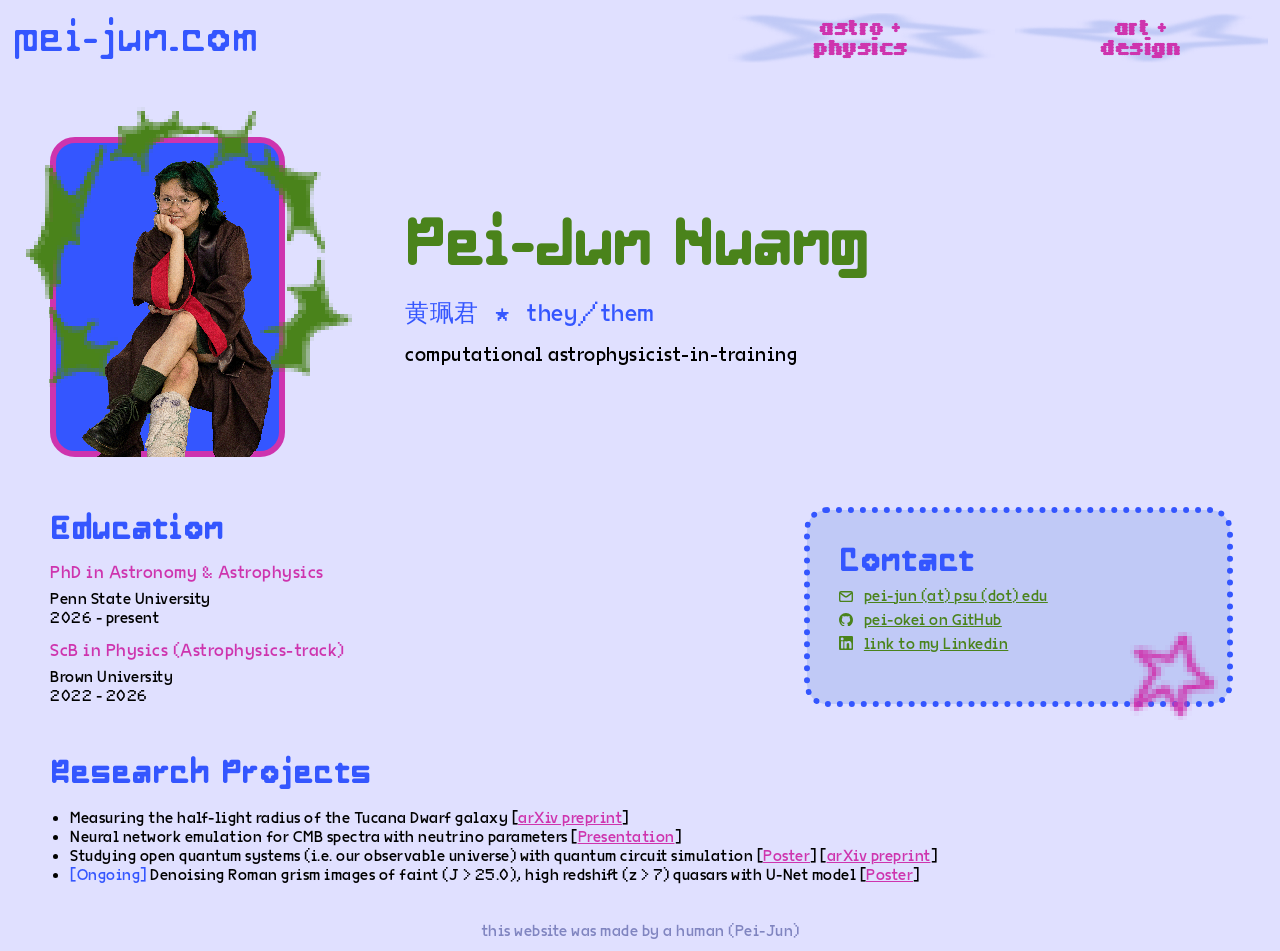
==== index.html @ 87f03098 "fixed nav bar" ====
<!DOCTYPE html>
<html lang="en">
<head>
    <meta charset="UTF-8">
    <meta name="viewport" content="width=device-width, initial-scale=1.0">

    <title>Pei-Jun</title>
    <link rel="icon" type="image/x-icon" href="./ass/pei-star-logo.svg">

    <meta name="author" content="Pei-Jun Huang">
    <meta name="keywords" content="astrophysics, cosmology, personal website, physics student, astrophysics student, Pei-Jun, Pei-Jun Huang">
    <meta name="description" content="Pei-Jun's personal site">
    
    
    <link rel="stylesheet" type="text/css" href="./styles.css">
</head>
<!-- <body style="background-color:#d4d6f8;"> -->
<body style="background-color:#e0e0ff;">
    <div class="nav-bar">

        <div class="homepage-icon">
            <a href=".">pei-jun.com</a>
        </div>

        <div class="flex-wrapper" id="subpages-flex-wrapper">
            <div class="nav-bar-icon" id="astrophys-icon">
                <a href="./astrophysics/" target="_self" class="nav-bar-link">
                    <div class="nav-bar-text">
                        astro + <br>
                        physics
                    </div>
                </a>
            </div>
            
            <div class="nav-bar-icon" id="art-design-icon">
                <a href="./art_and_design/" target="_self" class="nav-bar-link">
                    <div class="nav-bar-text">
                        art + <br>
                        design
                        <!-- <img src="ass/me_with_cats.png" style="top:0px;"> -->
                    </div>
                </a>
            </div>
        </div>
    </div>





    <div class="flex-wrapper" style="row-gap: 28px; column-gap:120px; margin-top:0; margin:var(--landing-padding);">
        <div class="flex-children" id="image-of-me-box" style="position:relative;">
            <!-- <img src="ass/me_with_cats.png"> -->
            <img src="ass/pei-grad-pic.png" id="image-of-me">
            <img src="ass/green-crest.png" id="green-crest">
            <img src="ass/pei-grad-pic.png" id="image-of-me-bg">
        </div>

        <div class="flex-children">
            <div id="headline">
                <h1 style="color:#4a831b;">Pei-Jun Huang</h1>
                <p class="blue-text" style="font-size: 24px; margin-top:12px;">黄珮君 &nbsp; <span style="font-size:75%;">&#9733;</span> &nbsp; they/them</p>
                <p style="font-size: 20px; margin-top:12px;">computational astrophysicist-in-training</p>
            </div>
        </div>
    </div>

    <div class="flex-wrapper" style="gap: 40px; margin:var(--landing-padding);">
        <div class="flex-children" id="education" style="min-width:280px; flex-grow:2; ">
            <h2 class="blue-text">Education</h2>
            <div style="margin-top:12px;">
                <p style="font-size: 110%; color:#ce34ae; margin-bottom: 6px;">PhD in Astronomy & Astrophysics</p>
                <p>Penn State University</p>
                <p>2026 - present</p>
            </div> 
            <div style="margin-top:12px;">
                <p style="font-size: 110%; color:#ce34ae; margin-bottom: 6px;">ScB in Physics (Astrophysics-track)</p>
                <p>Brown University</p>
                <p>2022 - 2026</p>
            </div> 
        </div>

        <div class="flex-children contact-card" style="position:relative;">
            <img src="ass/pink-star.png" id="pink-star">
            <h2 class="blue-text">Contact</h2>
            
            <div style="margin-top:5px;">
                <svg id="email-icon" class="contact-icons" style="fill:none; stroke: #4a831b;stroke-linecap: round;stroke-width: 66.67px;" viewBox="0 0 666.67 533.33">
                    <g>
                    <path class="cls-1" d="M66.67,100l206.67,155c35.56,26.67,84.44,26.67,120,0l206.67-155"/>
                    <rect class="cls-2" x="33.33" y="33.33" width="600" height="466.67" rx="66.67" ry="66.67"/>
                    </g>
                </svg>
                &nbsp; 
                <a class="contacts-links" href="mailto:pei-jun@psu.edu">pei-jun (at) psu (dot) edu</a>
            </div>

            <div style="margin-top:5px;">
                <svg class="contact-icons" viewBox="0 0 98 96">
                    <g>
                        <path d="M41.4395 69.3848C28.8066 67.8535 19.9062 58.7617 19.9062 46.9902C19.9062 42.2051 21.6289 37.0371 24.5 33.5918C23.2559 30.4336 23.4473 23.7344 24.8828 20.959C28.7109 20.4805 33.8789 22.4902 36.9414 25.2656C40.5781 24.1172 44.4062 23.543 49.0957 23.543C53.7852 23.543 57.6133 24.1172 61.0586 25.1699C64.0254 22.4902 69.2891 20.4805 73.1172 20.959C74.457 23.543 74.6484 30.2422 73.4043 33.4961C76.4668 37.1328 78.0937 42.0137 78.0937 46.9902C78.0937 58.7617 69.1934 67.6621 56.3691 69.2891C59.623 71.3945 61.8242 75.9883 61.8242 81.252L61.8242 91.2051C61.8242 94.0762 64.2168 95.7031 67.0879 94.5547C84.4102 87.9512 98 70.6289 98 49.1914C98 22.1074 75.9883 6.69539e-07 48.9043 4.309e-07C21.8203 1.92261e-07 -1.9479e-07 22.1074 -4.3343e-07 49.1914C-6.20631e-07 70.4375 13.4941 88.0469 31.6777 94.6504C34.2617 95.6074 36.75 93.8848 36.75 91.3008L36.75 83.6445C35.4102 84.2188 33.6875 84.6016 32.1562 84.6016C25.8398 84.6016 22.1074 81.1563 19.4277 74.7441C18.375 72.1602 17.2266 70.6289 15.0254 70.3418C13.877 70.2461 13.4941 69.7676 13.4941 69.1934C13.4941 68.0449 15.4082 67.1836 17.3223 67.1836C20.0977 67.1836 22.4902 68.9063 24.9785 72.4473C26.8926 75.2227 28.9023 76.4668 31.2949 76.4668C33.6875 76.4668 35.2187 75.6055 37.4199 73.4043C39.0469 71.7773 40.291 70.3418 41.4395 69.3848Z"/>
                    </g>
                </svg>
                &nbsp; 
                <a class="contacts-links" target="_blank" href="https://github.com/pei-okei">pei-okei on GitHub</a>
            </div>

            <div style="margin-top:5px;">
                <svg class="contact-icons" id="linked-icon" viewBox="0 0 800 800">
                    <path d="M727.63,0H72.37C32.4,0,0,32.4,0,72.37v655.26c0,39.97,32.4,72.37,72.37,72.37h655.26c39.97,0,72.37-32.4,72.37-72.37V72.37c0-39.97-32.4-72.37-72.37-72.37ZM247.55,690.77c0,11.63-9.43,21.06-21.06,21.06h-89.65c-11.63,0-21.06-9.43-21.06-21.06v-375.79c0-11.63,9.43-21.06,21.06-21.06h89.65c11.63,0,21.06,9.43,21.06,21.06v375.79ZM181.67,258.5c-47.03,0-85.16-38.13-85.16-85.16s38.13-85.16,85.16-85.16,85.16,38.13,85.16,85.16-38.13,85.16-85.16,85.16ZM716.04,692.47c0,10.69-8.67,19.36-19.36,19.36h-96.2c-10.69,0-19.36-8.67-19.36-19.36v-176.27c0-26.3,7.71-115.23-68.72-115.23-59.29,0-71.31,60.87-73.73,88.19v203.31c0,10.69-8.67,19.36-19.36,19.36h-93.04c-10.69,0-19.36-8.67-19.36-19.36v-379.19c0-10.69,8.67-19.36,19.36-19.36h93.04c10.69,0,19.36,8.67,19.36,19.36v32.79c21.98-32.99,54.65-58.45,124.21-58.45,154.04,0,153.15,143.91,153.15,222.98v181.88h0Z"/>
                </svg> 
                &nbsp; 
                <a class="contacts-links" target="_blank" href="https://www.linkedin.com/in/peijun-huang/">link to my Linkedin </a> 
            </div>

        </div>
    </div>

    <div class="info-box-wrapper">
        <h2 class="blue-text">Research Projects</h2>
        <ul style="margin-top:15px">
            <li>Measuring the half-light radius of the Tucana Dwarf galaxy [<a target="_blank" href="https://arxiv.org/abs/2512.12027">arXiv preprint</a>]</li>
            <li>Neural network emulation for CMB spectra with neutrino parameters [<a target="_blank" href="files/pei-jun-CMB-neutrino-mass.pdf">Presentation</a>]</li>
            <li>Studying open quantum systems (i.e. our observable universe) with quantum circuit simulation [<a target="_blank" href="files/Open_Quantum_Systems_Poster.pdf">Poster</a>] [<a target="_blank" href="https://arxiv.org/abs/2603.18217">arXiv preprint</a>]</li>
            <li><span style="color:#3456ff">[Ongoing]</span> Denoising Roman grism images of faint (J > 25.0), high redshift (z > 7) quasars with U-Net model [<a target='_blank' href='files/Pei-Jun_Goddard_poster.pdf'>Poster</a>]</li>
        </ul>
    </div>
    
    <div class="dj-tag">
        <p>this website was made by a human (Pei-Jun)</p>
    </div>
</body>
</html>
---- styles.css ----
/* General settings */
* {
	/* Fixing the box-sizing issue */
	/* Explanation: https://www.w3schools.com/css/css3_box-sizing.asp */
	box-sizing: border-box;

	/* Setting all default margin and padding to 0, because elements have pretty arbitary initial settings */
	margin: 0;
	padding: 0;

	/* Smooth scrolliing when anchor links pressed */
	scroll-behavior: smooth;
    font-family: "VG5000";
    letter-spacing: 0.5px;
    font-size: 16px;
}

[contenteditable="true"]:active, [contenteditable="true"]:focus
{
    border:none;
    outline:none;
}
img, canvas {
  image-rendering: pixelated;
}



/* Font faces */
@font-face {
    font-family: abordage;
    src: url(fonts/Abordage-Regular.otf);
}
@font-face {
    font-family: avara;
    src: url(fonts/Avara-Bold.otf);
}
@font-face {
    font-family: avara;
    src: url(fonts/Avara-Black.otf);
    font-weight: bold;
}
@font-face {
    font-family: avara;
    src: url(fonts/Avara-BoldItalic.otf);
    font-style: italic, oblique;
}
@font-face {
    font-family: zara-regular;
    src: url(fonts/zara-regular.otf);
}
@font-face {
    font-family: zara-oblique;
    src: url(fonts/zara-oblique.otf);
}
@font-face {
    font-family: louise;
    src: url(fonts/louise-regular.otf);
}
@font-face {
    font-family: "VG5000";
    src: url(fonts/VG5000-Regular.otf);
}
/* variable fonts */
@font-face {
    font-family: "Interstellar Medium";
    src: url(fonts/InterstellarMediumVF.ttf); 
    /* variable axis: "STAR", 0-100 */
}
@font-face {
    font-family: mimoid;
    src: url(fonts/MimoidVF.ttf); 
    /* variable axis: "wght", -100-100 */
}
@font-face {
    font-family: Lineal;
    src: url(fonts/LinealVF.ttf); 
    /* variable axis: "wght", 0-1500 */
}
@font-face {
    font-family: Sligoil;
    src: url(fonts/SligoilVF.ttf); 
    /* variable axis: "wght", 90-120 */
}
@font-face {
    font-family: SCBitMap;
    src: url(fonts/NISC18030.ttf);
}
@font-face {
    font-family: ClimateCrisis;
    src: url(fonts/ClimateCrisis-Regular-VariableFont_YEAR.ttf);
    /* variable axis: "Year", 1990-2050*/
}
@font-face {
    font-family: Fredoka;
    src: url(fonts/Fredoka-VariableFont_wdth\,wght.ttf);
    /* variable axes: 
    "wdth", 75-125
    "wght", 300-700
    */
}
@font-face {
    font-family: JetBrains;
    src: url(fonts/JetBrainsMono-VariableFont_wght.ttf);
    /* variable axis:"wght", 100-800 */
}
@font-face {
    font-family: JetBrains;
    src: url(fonts/JetBrainsMono-Italic-VariableFont_wght.ttf);
    font-style: italic;
}
@font-face{
    font-family:Tiny5Duo;
    src:url(fonts/Tiny5Duo-VariableFont_BLED\,JITT\,ROND\,wdth\,wght.ttf);
    /* variable axes:
    "wdth" 50-200
    "wght" 100-900
    "BLED" 0-100
    "JITT" 0-100
    "ROND" 0-100
    */
}
@font-face{
    font-family:Tiny5Duo;
    src:url(fonts/Tiny5Duo-Italic-VariableFont_BLED\,JITT\,ROND\,wdth\,wght.ttf);
    font-style:italic;
}
@font-face {
    font-family: Unbounded;
    src: url(fonts/Unbounded-VariableFont_wght.ttf);
    /* variable axis: "wght" 200-900 */
}
@font-face{
    font-family: Workbench;
    src: url(fonts/Workbench-Regular-VariableFont_BLED\,SCAN.ttf)
    /* variable axes:
    "BLED" 0-100
    "SCAN" -53-100
    */ 
}



/* Titles */
h1 {
    font-family: mimoid;
    font-size: 64px;
    font-variation-settings: "wght" 100;
}
h2 {
    font-size: 32px;
    font-family: mimoid;
    font-variation-settings: "wght" 100;
}
.blue-text {
    color:#3456ff;
}

a:link {
    color: #ce34ae;
}
a:hover{
    color:#4a831b;
}
a:active{
    color:#3456ff;
}
a:visited{
    color:#ce34ae;
}

.contacts-links:link {
    color: #4a831b;
}
.contacts-links:hover{
    color:#ce34ae;
}
.contacts-links:active{
    color:#3456ff;
}
.contacts-links:visited{
    color:#4a831b;
}
.contact-icons{
    fill:#4a831b;
    width:14px;
    vertical-align: -10%;
}

ul {
    padding-inline-start: 20px;
}

.project-title{
    font-size: 24px
}



:root{
    --landing-padding: 50px;
    --research-margin: 40px;
}

/* flex wrapper for contact card */
.flex-wrapper {
    display: flex;
    flex-flow:row wrap; 
    align-items: stretch; 
    justify-content: space-between;
}
.flex-children {
    display: inline-block;
    align-self:center;
    flex: 1;
}

/* generic grid wrapper */
.project-grid-wrapper {
    display: grid;
    grid-template-columns: auto auto;
    column-gap: 20px;
    row-gap: 20px;
}
.grid-children {
    display: inline-block;
}



/* Landing page */
.dj-tag {
    text-align: center; 
    position: sticky;
    font-size: 2px; 
    color:#8085c0;
    top: calc(100vh - 24px);
    margin: 12px;
}
.info-box-wrapper {
    margin-top: 0;
    margin-bottom: calc(var(--landing-padding)*0.75);
    margin-left: var(--landing-padding);
    margin-right: var(--landing-padding);
}
.contact-card {
    align-self:stretch; /*TODO: take this out if needed*/
    text-align: left;
    background-color:#c0c9f6; 
    border-radius: 20px; 
    outline: 6px dotted #3456ff;
    outline-offset: -3px;
    padding: 32px;
    min-width:320px; 

    transition: transform 0.5s;
}
.contact-card:hover{
    transform: rotate(1.4deg);
}
#headline {
    min-width:320px; 
    flex-grow:2; 
    text-align: left; 
}
#image-of-me-box {
    text-align: right;
    flex-grow: 0;
    transition: 0.5s;
    padding-top: 24px;
}
#image-of-me-bg {
    height: 320px;
    background-color: #3456ff; 
    border-radius: 25px; 
    border: 6px solid #ce34ae;
    z-index: 0;
}
#image-of-me {
    height: 320px;
    border-radius: 25px; 
    position:absolute;
    z-index: 10;
    pointer-events: none
}
#green-crest {
    z-index:5;
    position:absolute;
    height: 330px;
    left: -24px;
    top: -6px;
    transition-duration: 5s;
}
#green-crest:hover{
    transform: rotate(20deg);
}
.nav-bar {
    position:sticky;
    top:0;
    left:0;
    display: flex;
    flex-wrap: wrap;
    align-items: center;
    padding-top: calc(var(--landing-padding)/4);
    padding-left: calc(var(--landing-padding)/4);
    padding-right: calc(var(--landing-padding)/4);
    margin-bottom: calc(var(--landing-padding)/2);
    justify-content: space-between;
    column-gap: 10px;
    row-gap: -40px;
    /* background: linear-gradient(0deg, rgba(0,0,0,0), #e0e0ff); */
    /* background-color: #584654; */
    z-index: 100;
}
.homepage-icon{
    /* background-color:green; */
    text-align:left;
    flex-grow: 4;
    white-space: nowrap;
}
.homepage-icon a {
    color:#3456ff; 
    text-decoration: none;
    font-size: 42px;
    font-family: mimoid;
    font-variation-settings: "wght" 200;
    transition-duration: 0.5s;
    letter-spacing:-4%;
    text-shadow: 
        -3px -3px 0 #e0e0ff,  3px -3px 0 #e0e0ff, -3px  3px 0 #e0e0ff,  3px  3px 0 #e0e0ff,
        0px -3px 0 #e0e0ff,  0px  3px 0 #e0e0ff, -3px  0px 0 #e0e0ff,  3px  0px 0 #e0e0ff;
}
.homepage-icon a:hover {
    font-variation-settings: "wght" -100;
}
#subpages-flex-wrapper{
    justify-content: flex-end;
    flex-grow:3;
    column-gap:20px;

}
.nav-bar-icon{
    /* background-color:blue; */
    background-size: 100% 100%;
    flex-grow:1;
}
#astrophys-icon{
    background-image: url("./ass/blue-star-2.png");
}
#art-design-icon{
    background-image: url("./ass/blue-star-1.png");
}
.nav-bar-text {
    font-size: 24px;
    font-family: Tiny5Duo;
    font-variation-settings: "wdth" 80, "wght" 450, "BLED" 20, "JITT" 0, "ROND" 100;
    display: grid;
    height: 50px; 

    text-align: center;
    place-items: center;

    color:#ce34ae;
    transition: 0.5s ;

    word-spacing:-16%;
    line-height: 80%;
}
.nav-bar-text:hover {
    letter-spacing: 15%;
    color:#64ae28;
    font-variation-settings: "wdth" 80, "wght" 450, "BLED" 50, "JITT" 100, "ROND" 0;
}
.nav-bar-link {
    text-decoration: none;
}
#pink-star{
    position:absolute; 
    width:88px; 
    right: 12px; 
    bottom: -16px;
}



/* Astrophysics page */
.project-box {
    margin:var(--research-margin);
}
.project-content {
    margin-top: 14px; 
    gap: 20px;
}
.project-text{
    align-self:flex-start;
    vertical-align: top;
}
.project-text p {
    margin-bottom: 8px;
}
.project-image{
    min-width:400px;
}
.project-image img{
    width:100%;
}


/* adjustments for small screens */
@keyframes spinning {
  0% {transform: rotate(0deg);}
  33% {transform: rotate(120deg);}
  67% {transform: rotate(240deg);}
  100% {transform: rotate(360deg);}
}
@media only screen and (max-width: 600px){
    :root{
        --landing-padding: 32px;
    }
    * {
        font-size: 14px;
    }
    h1 {
        font-size: 48px; 
    }
    h2 {
        font-size: 24px;
    }
    #image-of-me {
        text-align:center;
    }
    #green-crest {
        height: 290px;
        left:-10px;
        animation: 24s linear infinite spinning;
    }
    #image-of-me-box {
        margin-top: 24px;
    }
    .nav-bar{
        gap:14px;
    }
    .headline {
        text-align:center;
    }
    .contact-card {
        text-align: left;
        min-width: 256px; 
    }
    .nav-bar {
        justify-content:end;
    }
    #pink-star{
        width:67px;
    }
}
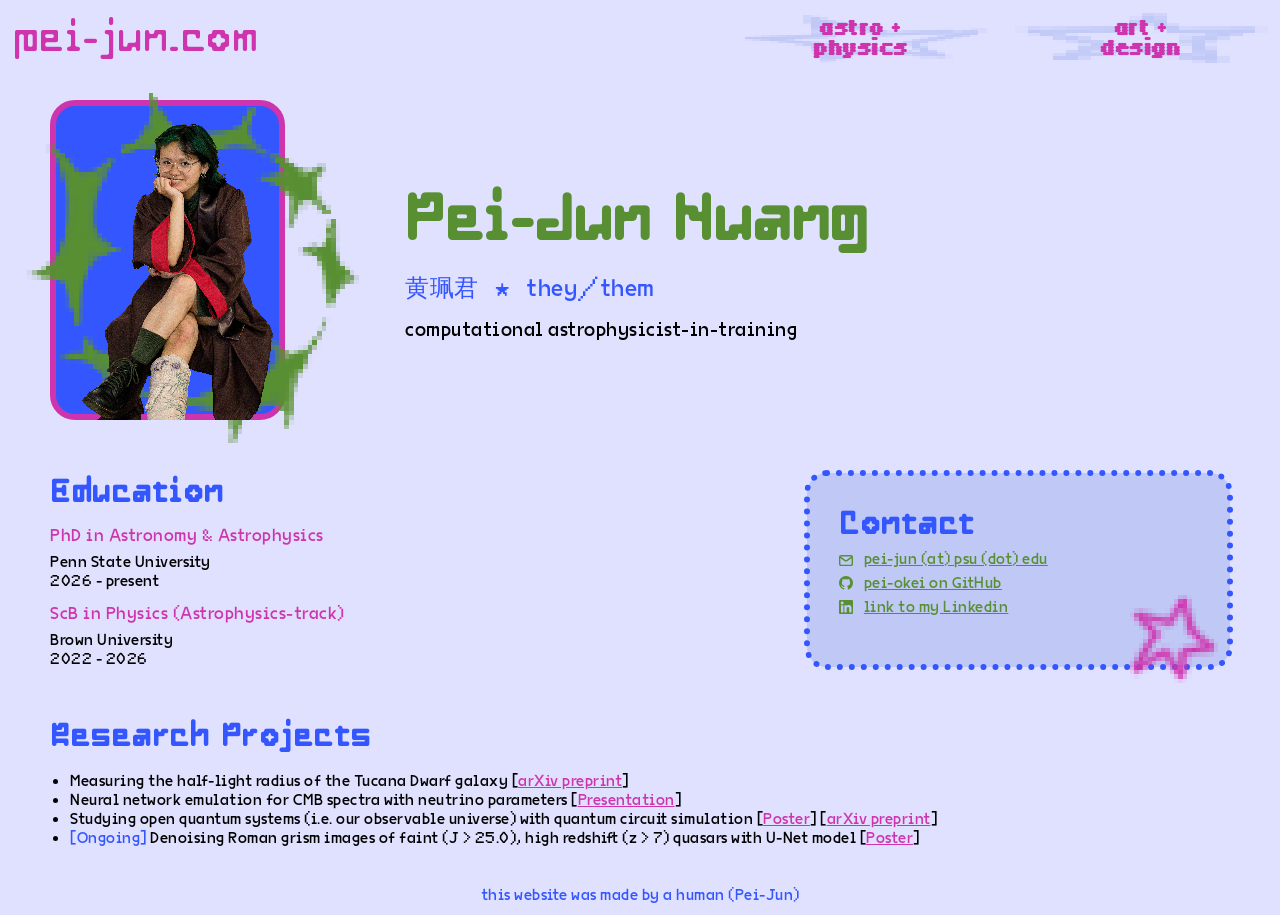
==== commit 22c7af56: "icon updates" ====
--- a/index.html
+++ b/index.html
@@ -14,8 +14,7 @@
     
     <link rel="stylesheet" type="text/css" href="./styles.css">
 </head>
-<!-- <body style="background-color:#d4d6f8;"> -->
-<body style="background-color:#e0e0ff;">
+<body>
     <div class="nav-bar">
 
         <div class="homepage-icon">
@@ -48,7 +47,7 @@
 
 
 
-    <div class="flex-wrapper" style="row-gap: 28px; column-gap:120px; margin-top:0; margin:var(--landing-padding);">
+    <div class="flex-wrapper" style="row-gap: 28px; column-gap:120px; margin:var(--landing-padding); margin-top:calc(var(--landing-padding)/2); ">
         <div class="flex-children" id="image-of-me-box" style="position:relative;">
             <!-- <img src="ass/me_with_cats.png"> -->
             <img src="ass/pei-grad-pic.png" id="image-of-me">
@@ -58,7 +57,7 @@
 
         <div class="flex-children">
             <div id="headline">
-                <h1 style="color:#4a831b;">Pei-Jun Huang</h1>
+                <h1 style="color:var(--green);">Pei-Jun Huang</h1>
                 <p class="blue-text" style="font-size: 24px; margin-top:12px;">黄珮君 &nbsp; <span style="font-size:75%;">&#9733;</span> &nbsp; they/them</p>
                 <p style="font-size: 20px; margin-top:12px;">computational astrophysicist-in-training</p>
             </div>
@@ -69,12 +68,12 @@
         <div class="flex-children" id="education" style="min-width:280px; flex-grow:2; ">
             <h2 class="blue-text">Education</h2>
             <div style="margin-top:12px;">
-                <p style="font-size: 110%; color:#ce34ae; margin-bottom: 6px;">PhD in Astronomy & Astrophysics</p>
+                <p style="font-size: 110%; color:var(--pink); margin-bottom: 6px;">PhD in Astronomy & Astrophysics</p>
                 <p>Penn State University</p>
                 <p>2026 - present</p>
             </div> 
             <div style="margin-top:12px;">
-                <p style="font-size: 110%; color:#ce34ae; margin-bottom: 6px;">ScB in Physics (Astrophysics-track)</p>
+                <p style="font-size: 110%; color:var(--pink); margin-bottom: 6px;">ScB in Physics (Astrophysics-track)</p>
                 <p>Brown University</p>
                 <p>2022 - 2026</p>
             </div> 
@@ -85,7 +84,7 @@
             <h2 class="blue-text">Contact</h2>
             
             <div style="margin-top:5px;">
-                <svg id="email-icon" class="contact-icons" style="fill:none; stroke: #4a831b;stroke-linecap: round;stroke-width: 66.67px;" viewBox="0 0 666.67 533.33">
+                <svg id="email-icon" class="contact-icons" style="fill:none; stroke: var(--green);stroke-linecap: round;stroke-width: 66.67px;" viewBox="0 0 666.67 533.33">
                     <g>
                     <path class="cls-1" d="M66.67,100l206.67,155c35.56,26.67,84.44,26.67,120,0l206.67-155"/>
                     <rect class="cls-2" x="33.33" y="33.33" width="600" height="466.67" rx="66.67" ry="66.67"/>
@@ -122,7 +121,7 @@
             <li>Measuring the half-light radius of the Tucana Dwarf galaxy [<a target="_blank" href="https://arxiv.org/abs/2512.12027">arXiv preprint</a>]</li>
             <li>Neural network emulation for CMB spectra with neutrino parameters [<a target="_blank" href="files/pei-jun-CMB-neutrino-mass.pdf">Presentation</a>]</li>
             <li>Studying open quantum systems (i.e. our observable universe) with quantum circuit simulation [<a target="_blank" href="files/Open_Quantum_Systems_Poster.pdf">Poster</a>] [<a target="_blank" href="https://arxiv.org/abs/2603.18217">arXiv preprint</a>]</li>
-            <li><span style="color:#3456ff">[Ongoing]</span> Denoising Roman grism images of faint (J > 25.0), high redshift (z > 7) quasars with U-Net model [<a target='_blank' href='files/Pei-Jun_Goddard_poster.pdf'>Poster</a>]</li>
+            <li><span style="color:var(--blue)">[Ongoing]</span> Denoising Roman grism images of faint (J > 25.0), high redshift (z > 7) quasars with U-Net model [<a target='_blank' href='files/Pei-Jun_Goddard_poster.pdf'>Poster</a>]</li>
         </ul>
     </div>
     
--- a/styles.css
+++ b/styles.css
@@ -20,8 +20,21 @@
     border:none;
     outline:none;
 }
-img, canvas {
+img, canvas, backdrop {
   image-rendering: pixelated;
+}
+
+
+
+/* Variables */
+:root{
+    --landing-padding: 50px;
+    --research-margin: 40px;
+    --blue: #3456ff;
+    --pink: #ce34ae;
+    --green: #588f32;
+    --bg-pale-blue: #e0e0ff;
+    --bg-shade-blue: #c0c9f6;
 }
 
 
@@ -141,68 +154,7 @@
 
 
 
-/* Titles */
-h1 {
-    font-family: mimoid;
-    font-size: 64px;
-    font-variation-settings: "wght" 100;
-}
-h2 {
-    font-size: 32px;
-    font-family: mimoid;
-    font-variation-settings: "wght" 100;
-}
-.blue-text {
-    color:#3456ff;
-}
-
-a:link {
-    color: #ce34ae;
-}
-a:hover{
-    color:#4a831b;
-}
-a:active{
-    color:#3456ff;
-}
-a:visited{
-    color:#ce34ae;
-}
-
-.contacts-links:link {
-    color: #4a831b;
-}
-.contacts-links:hover{
-    color:#ce34ae;
-}
-.contacts-links:active{
-    color:#3456ff;
-}
-.contacts-links:visited{
-    color:#4a831b;
-}
-.contact-icons{
-    fill:#4a831b;
-    width:14px;
-    vertical-align: -10%;
-}
-
-ul {
-    padding-inline-start: 20px;
-}
-
-.project-title{
-    font-size: 24px
-}
-
-
-
-:root{
-    --landing-padding: 50px;
-    --research-margin: 40px;
-}
-
-/* flex wrapper for contact card */
+/* generic flex wrapper */
 .flex-wrapper {
     display: flex;
     flex-flow:row wrap; 
@@ -214,7 +166,6 @@
     align-self:center;
     flex: 1;
 }
-
 /* generic grid wrapper */
 .project-grid-wrapper {
     display: grid;
@@ -228,72 +179,22 @@
 
 
 
-/* Landing page */
+/* General site settings */ 
+body {
+    background-color: var(--bg-pale-blue);
+}
 .dj-tag {
     text-align: center; 
     position: sticky;
     font-size: 2px; 
-    color:#8085c0;
+    color: var(--blue);
     top: calc(100vh - 24px);
     margin: 12px;
 }
-.info-box-wrapper {
-    margin-top: 0;
-    margin-bottom: calc(var(--landing-padding)*0.75);
-    margin-left: var(--landing-padding);
-    margin-right: var(--landing-padding);
-}
-.contact-card {
-    align-self:stretch; /*TODO: take this out if needed*/
-    text-align: left;
-    background-color:#c0c9f6; 
-    border-radius: 20px; 
-    outline: 6px dotted #3456ff;
-    outline-offset: -3px;
-    padding: 32px;
-    min-width:320px; 
-
-    transition: transform 0.5s;
-}
-.contact-card:hover{
-    transform: rotate(1.4deg);
-}
-#headline {
-    min-width:320px; 
-    flex-grow:2; 
-    text-align: left; 
-}
-#image-of-me-box {
-    text-align: right;
-    flex-grow: 0;
-    transition: 0.5s;
-    padding-top: 24px;
-}
-#image-of-me-bg {
-    height: 320px;
-    background-color: #3456ff; 
-    border-radius: 25px; 
-    border: 6px solid #ce34ae;
-    z-index: 0;
-}
-#image-of-me {
-    height: 320px;
-    border-radius: 25px; 
-    position:absolute;
-    z-index: 10;
-    pointer-events: none
-}
-#green-crest {
-    z-index:5;
-    position:absolute;
-    height: 330px;
-    left: -24px;
-    top: -6px;
-    transition-duration: 5s;
-}
-#green-crest:hover{
-    transform: rotate(20deg);
-}
+
+
+
+/* Nav bar*/
 .nav-bar {
     position:sticky;
     top:0;
@@ -304,22 +205,20 @@
     padding-top: calc(var(--landing-padding)/4);
     padding-left: calc(var(--landing-padding)/4);
     padding-right: calc(var(--landing-padding)/4);
-    margin-bottom: calc(var(--landing-padding)/2);
+    padding-bottom: calc(var(--landing-padding)/4);
     justify-content: space-between;
     column-gap: 10px;
     row-gap: -40px;
-    /* background: linear-gradient(0deg, rgba(0,0,0,0), #e0e0ff); */
-    /* background-color: #584654; */
+    /* background: linear-gradient(to bottom, var(--bg-shade-blue), 67%, rgba(0,0,0,0)); */
     z-index: 100;
 }
 .homepage-icon{
-    /* background-color:green; */
     text-align:left;
     flex-grow: 4;
     white-space: nowrap;
 }
 .homepage-icon a {
-    color:#3456ff; 
+    color: var(--blue);
     text-decoration: none;
     font-size: 42px;
     font-family: mimoid;
@@ -327,22 +226,25 @@
     transition-duration: 0.5s;
     letter-spacing:-4%;
     text-shadow: 
-        -3px -3px 0 #e0e0ff,  3px -3px 0 #e0e0ff, -3px  3px 0 #e0e0ff,  3px  3px 0 #e0e0ff,
-        0px -3px 0 #e0e0ff,  0px  3px 0 #e0e0ff, -3px  0px 0 #e0e0ff,  3px  0px 0 #e0e0ff;
+        -3px -3px 0 var(--bg-pale-blue),  3px -3px 0 var(--bg-pale-blue), -3px  3px 0 var(--bg-pale-blue),  3px  3px 0 var(--bg-pale-blue),
+        0px -3px 0 var(--bg-pale-blue),  0px  3px 0 var(--bg-pale-blue), -3px  0px 0 var(--bg-pale-blue),  3px  0px 0 var(--bg-pale-blue);
 }
 .homepage-icon a:hover {
     font-variation-settings: "wght" -100;
+}
+.homepage-icon a:visited {
+    color: var(--blue);
 }
 #subpages-flex-wrapper{
     justify-content: flex-end;
     flex-grow:3;
     column-gap:20px;
-
 }
 .nav-bar-icon{
     /* background-color:blue; */
     background-size: 100% 100%;
     flex-grow:1;
+    image-rendering: pixelated;
 }
 #astrophys-icon{
     background-image: url("./ass/blue-star-2.png");
@@ -360,7 +262,7 @@
     text-align: center;
     place-items: center;
 
-    color:#ce34ae;
+    color:var(--pink);
     transition: 0.5s ;
 
     word-spacing:-16%;
@@ -368,11 +270,122 @@
 }
 .nav-bar-text:hover {
     letter-spacing: 15%;
-    color:#64ae28;
+    color:var(--green);
     font-variation-settings: "wdth" 80, "wght" 450, "BLED" 50, "JITT" 100, "ROND" 0;
 }
 .nav-bar-link {
     text-decoration: none;
+}
+
+
+
+
+/* Texts + titles */
+h1 {
+    font-family: mimoid;
+    font-size: 64px;
+    font-variation-settings: "wght" 100;
+}
+h2 {
+    font-size: 32px;
+    font-family: mimoid;
+    font-variation-settings: "wght" 100;
+}
+.blue-text {
+    color:var(--blue);
+}
+a:link {
+    color: var(--pink);
+}
+a:hover{
+    color: var(--green);
+}
+a:active{
+    color:var(--blue);
+}
+a:visited{
+    color:var(--pink);
+}
+.contacts-links:link {
+    color: var(--green);
+}
+.contacts-links:hover{
+    color:var(--pink);
+}
+.contacts-links:active{
+    color:var(--blue);
+}
+.contacts-links:visited{
+    color:var(--green);
+}
+.contact-icons{
+    fill:var(--green);
+    width:14px;
+    vertical-align: -10%;
+}
+ul {
+    padding-inline-start: 20px;
+}
+
+
+
+/* Landing page */
+.info-box-wrapper {
+    margin-top: 0;
+    margin-bottom: calc(var(--landing-padding)*0.75);
+    margin-left: var(--landing-padding);
+    margin-right: var(--landing-padding);
+}
+.contact-card {
+    align-self:stretch; /*TODO: take this out if needed*/
+    text-align: left;
+    background-color:var(--bg-shade-blue); 
+    border-radius: 20px; 
+    outline: 6px dotted var(--blue);
+    outline-offset: -3px;
+    padding: 32px;
+    min-width:320px; 
+
+    transition: transform 0.5s;
+}
+.contact-card:hover{
+    transform: rotate(1.4deg);
+}
+#headline {
+    min-width:320px; 
+    flex-grow:2; 
+    text-align: left; 
+}
+#image-of-me-box {
+    text-align: right;
+    flex-grow: 0;
+    transition: 0.5s;
+    padding-top: 0px;
+}
+#image-of-me-bg {
+    height: 320px;
+    background-color: var(--blue); 
+    border-radius: 25px; 
+    border: 6px solid var(--pink);
+    z-index: 0;
+}
+#image-of-me {
+    height: 320px;
+    border-radius: 25px; 
+    position:absolute;
+    z-index: 10;
+    pointer-events: none
+}
+#green-crest {
+    z-index:5;
+    position:absolute;
+    height: 360px;
+    left: -32px;
+    top: -12px;
+    transition-duration: 5s;
+}
+#green-crest:hover{
+    transform: rotate(20deg);
 }
 #pink-star{
     position:absolute; 
@@ -391,6 +404,9 @@
     margin-top: 14px; 
     gap: 20px;
 }
+.project-title{
+    font-size: 24px;
+}
 .project-text{
     align-self:flex-start;
     vertical-align: top;
@@ -404,6 +420,7 @@
 .project-image img{
     width:100%;
 }
+
 
 
 /* adjustments for small screens */
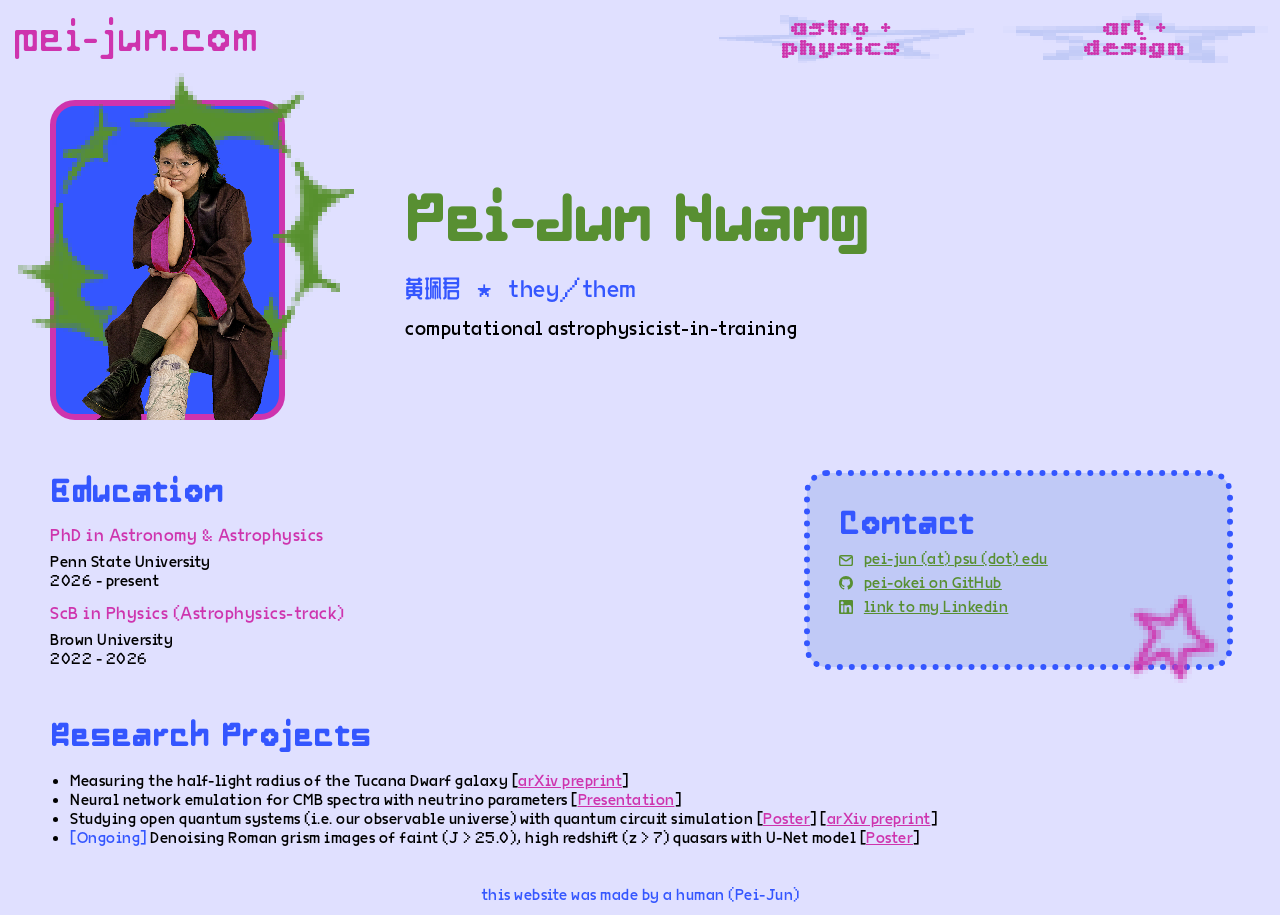
==== commit 5a2e3572: "zhongwen fonts" ====
--- a/index.html
+++ b/index.html
@@ -36,7 +36,6 @@
                     <div class="nav-bar-text">
                         art + <br>
                         design
-                        <!-- <img src="ass/me_with_cats.png" style="top:0px;"> -->
                     </div>
                 </a>
             </div>
@@ -47,9 +46,8 @@
 
 
 
-    <div class="flex-wrapper" style="row-gap: 28px; column-gap:120px; margin:var(--landing-padding); margin-top:calc(var(--landing-padding)/2); ">
+    <div class="flex-wrapper" id="headline-wrapper">
         <div class="flex-children" id="image-of-me-box" style="position:relative;">
-            <!-- <img src="ass/me_with_cats.png"> -->
             <img src="ass/pei-grad-pic.png" id="image-of-me">
             <img src="ass/green-crest.png" id="green-crest">
             <img src="ass/pei-grad-pic.png" id="image-of-me-bg">
@@ -58,8 +56,12 @@
         <div class="flex-children">
             <div id="headline">
                 <h1 style="color:var(--green);">Pei-Jun Huang</h1>
-                <p class="blue-text" style="font-size: 24px; margin-top:12px;">黄珮君 &nbsp; <span style="font-size:75%;">&#9733;</span> &nbsp; they/them</p>
-                <p style="font-size: 20px; margin-top:12px;">computational astrophysicist-in-training</p>
+                <p class="blue-text" style="font-size: 24px; margin-top:12px;">
+                    <span class="zhongwen">黄珮君</span>
+                    &nbsp; <span style="font-size:75%;">&#9733;</span> &nbsp; 
+                    they/them
+                </p>
+                <p id="tagline">computational astrophysicist-in-training</p>
             </div>
         </div>
     </div>
--- a/styles.css
+++ b/styles.css
@@ -74,6 +74,17 @@
     font-family: "VG5000";
     src: url(fonts/VG5000-Regular.otf);
 }
+@font-face {
+    font-family: GB18030Bitmap;
+    src: url(fonts/NISC18030.ttf);
+}
+@font-face {
+    font-family: Lubrifont;
+    src: url(fonts/WDXLLubrifontSC-Regular.ttf);
+}
+
+
+
 /* variable fonts */
 @font-face {
     font-family: "Interstellar Medium";
@@ -231,6 +242,7 @@
 }
 .homepage-icon a:hover {
     font-variation-settings: "wght" -100;
+    letter-spacing: 12%;
 }
 .homepage-icon a:visited {
     color: var(--blue);
@@ -255,7 +267,7 @@
 .nav-bar-text {
     font-size: 24px;
     font-family: Tiny5Duo;
-    font-variation-settings: "wdth" 80, "wght" 450, "BLED" 20, "JITT" 0, "ROND" 100;
+    font-variation-settings: "wdth" 100, "wght" 420, "BLED" 10, "JITT" 0, "ROND" 100;
     display: grid;
     height: 50px; 
 
@@ -269,9 +281,10 @@
     line-height: 80%;
 }
 .nav-bar-text:hover {
-    letter-spacing: 15%;
+    word-spacing: 45%;
+    letter-spacing: 35%;
     color:var(--green);
-    font-variation-settings: "wdth" 80, "wght" 450, "BLED" 50, "JITT" 100, "ROND" 0;
+    font-variation-settings: "wdth" 100, "wght" 320, "BLED" 0, "JITT" 100, "ROND" 0;
 }
 .nav-bar-link {
     text-decoration: none;
@@ -290,6 +303,10 @@
     font-size: 32px;
     font-family: mimoid;
     font-variation-settings: "wght" 100;
+}
+.zhongwen {
+    font-family: Lubrifont;
+    font-size: 1em;
 }
 .blue-text {
     color:var(--blue);
@@ -344,20 +361,30 @@
     outline: 6px dotted var(--blue);
     outline-offset: -3px;
     padding: 32px;
-    min-width:320px; 
+    min-width:310px; 
 
     transition: transform 0.5s;
 }
 .contact-card:hover{
     transform: rotate(1.4deg);
 }
+#headline-wrapper{
+    row-gap: 28px; 
+    column-gap:120px; 
+    margin:var(--landing-padding); 
+    margin-top:calc(var(--landing-padding)/2); 
+    justify-content:left;
+}
 #headline {
-    min-width:320px; 
+    min-width: 310px; 
     flex-grow:2; 
     text-align: left; 
 }
+#tagline {
+    font-size: 20px; 
+    margin-top:12px;
+}
 #image-of-me-box {
-    text-align: right;
     flex-grow: 0;
     transition: 0.5s;
     padding-top: 0px;
@@ -379,13 +406,13 @@
 #green-crest {
     z-index:5;
     position:absolute;
-    height: 360px;
-    left: -32px;
-    top: -12px;
+    height: 340px;
+    left: -36px;
+    top: -36px;
     transition-duration: 5s;
 }
 #green-crest:hover{
-    transform: rotate(20deg);
+    transform: rotate(-48deg);
 }
 #pink-star{
     position:absolute; 
@@ -443,8 +470,11 @@
     h2 {
         font-size: 24px;
     }
-    #image-of-me {
-        text-align:center;
+    #headline-wrapper{
+        justify-content:center;
+    }
+    #tagline {
+        font-size: 18px;
     }
     #green-crest {
         height: 290px;
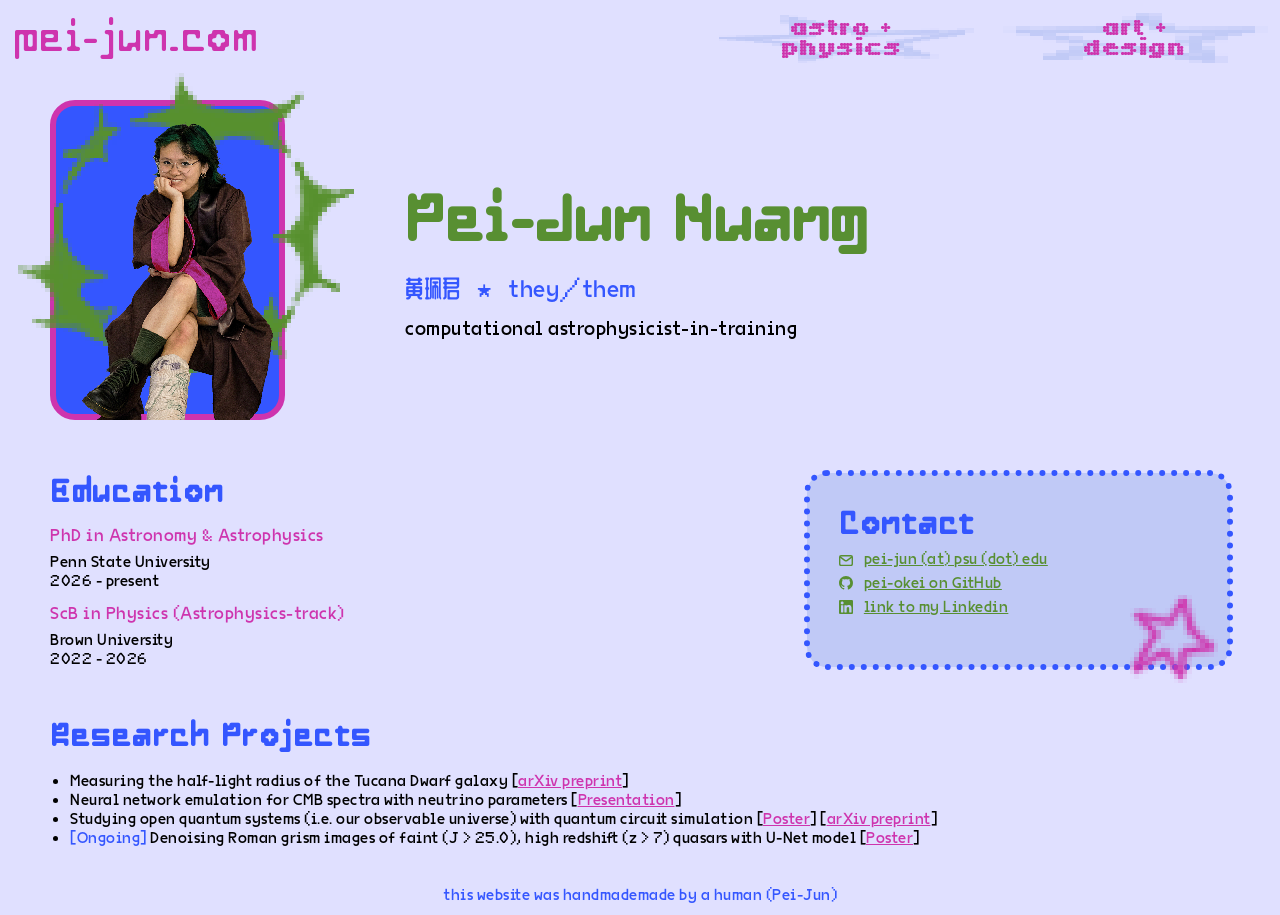
==== commit cb658d41: "notes to self" ====
--- a/index.html
+++ b/index.html
@@ -128,7 +128,7 @@
     </div>
     
     <div class="dj-tag">
-        <p>this website was made by a human (Pei-Jun)</p>
+        <p>this website was handmademade by a human (Pei-Jun)</p>
     </div>
 </body>
 </html>
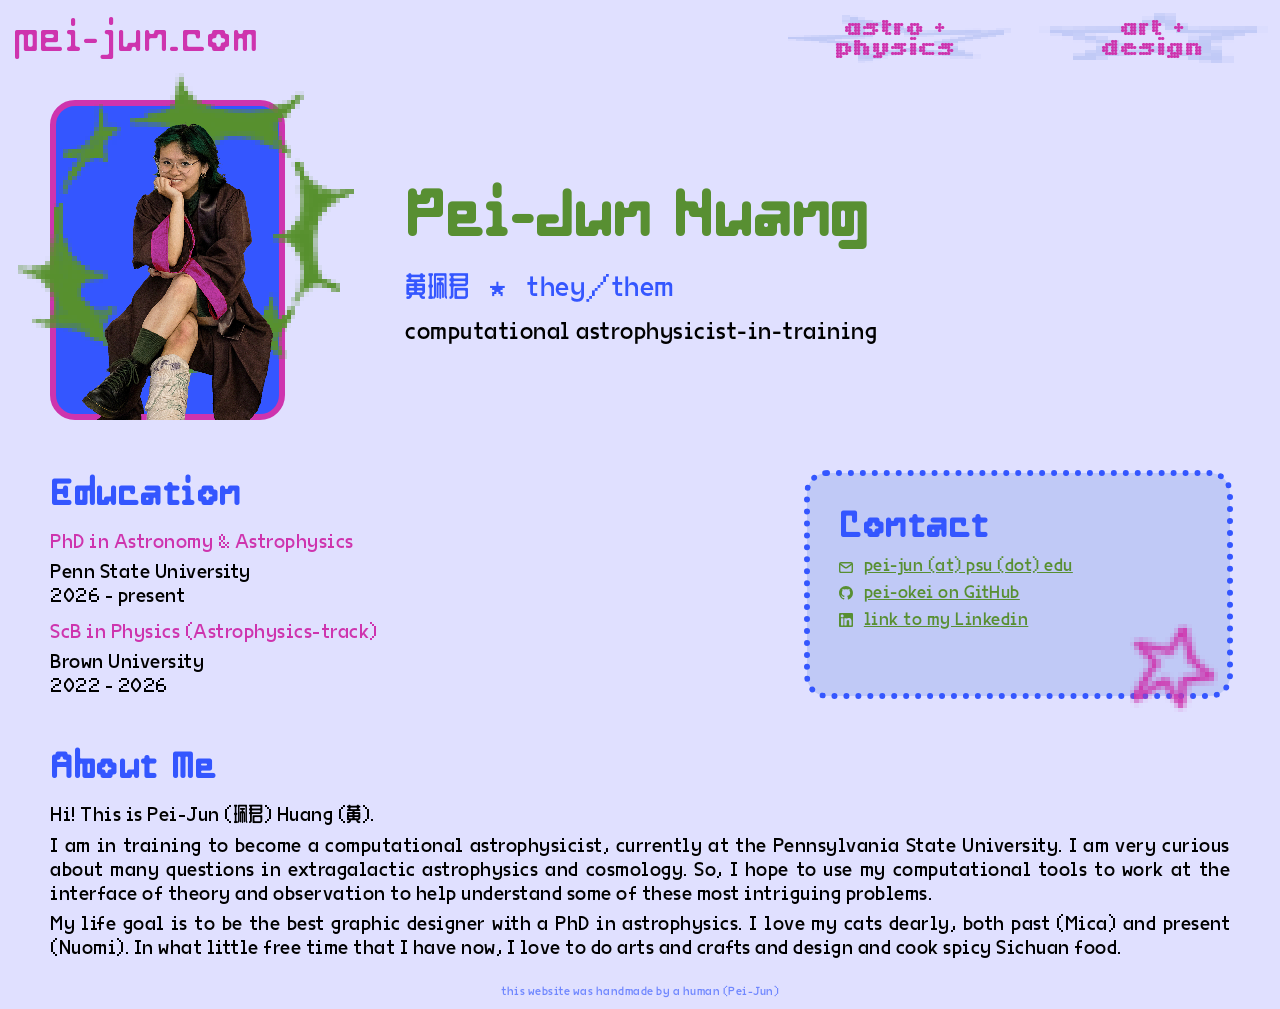
==== commit 7ef03e09: "about me" ====
--- a/index.html
+++ b/index.html
@@ -56,7 +56,7 @@
         <div class="flex-children">
             <div id="headline">
                 <h1 style="color:var(--green);">Pei-Jun Huang</h1>
-                <p class="blue-text" style="font-size: 24px; margin-top:12px;">
+                <p class="blue-text" style="font-size: 28px; margin-top:12px;">
                     <span class="zhongwen">黄珮君</span>
                     &nbsp; <span style="font-size:75%;">&#9733;</span> &nbsp; 
                     they/them
@@ -70,12 +70,12 @@
         <div class="flex-children" id="education" style="min-width:280px; flex-grow:2; ">
             <h2 class="blue-text">Education</h2>
             <div style="margin-top:12px;">
-                <p style="font-size: 110%; color:var(--pink); margin-bottom: 6px;">PhD in Astronomy & Astrophysics</p>
+                <p style="font-size: 125%; color:var(--pink); margin-bottom: 6px;">PhD in Astronomy & Astrophysics</p>
                 <p>Penn State University</p>
                 <p>2026 - present</p>
             </div> 
             <div style="margin-top:12px;">
-                <p style="font-size: 110%; color:var(--pink); margin-bottom: 6px;">ScB in Physics (Astrophysics-track)</p>
+                <p style="font-size: 125%; color:var(--pink); margin-bottom: 6px;">ScB in Physics (Astrophysics-track)</p>
                 <p>Brown University</p>
                 <p>2022 - 2026</p>
             </div> 
@@ -117,18 +117,27 @@
         </div>
     </div>
 
-    <div class="info-box-wrapper">
-        <h2 class="blue-text">Research Projects</h2>
-        <ul style="margin-top:15px">
-            <li>Measuring the half-light radius of the Tucana Dwarf galaxy [<a target="_blank" href="https://arxiv.org/abs/2512.12027">arXiv preprint</a>]</li>
-            <li>Neural network emulation for CMB spectra with neutrino parameters [<a target="_blank" href="files/pei-jun-CMB-neutrino-mass.pdf">Presentation</a>]</li>
-            <li>Studying open quantum systems (i.e. our observable universe) with quantum circuit simulation [<a target="_blank" href="files/Open_Quantum_Systems_Poster.pdf">Poster</a>] [<a target="_blank" href="https://arxiv.org/abs/2603.18217">arXiv preprint</a>]</li>
-            <li><span style="color:var(--blue)">[Ongoing]</span> Denoising Roman grism images of faint (J > 25.0), high redshift (z > 7) quasars with U-Net model [<a target='_blank' href='files/Pei-Jun_Goddard_poster.pdf'>Poster</a>]</li>
-        </ul>
+    <div class="info-box-wrapper" style="text-align: justify;">
+        <h2 class="blue-text" style="margin-bottom:12px;">About Me</h2>
+        <p style="margin-bottom:6px;">
+            Hi! This is Pei-Jun (<span class="zhongwen">珮君</span>) Huang (<span class="zhongwen">黄</span>).
+        </p>
+        <p style="margin-bottom:6px;">
+            I am in training to become a computational astrophysicist, currently at the 
+            Pennsylvania State University. 
+            I am very curious about many questions in extragalactic astrophysics and cosmology.
+            So, I hope to use my computational tools to work at the interface of theory and observation
+            to help understand some of these most intriguing problems. 
+        </p>
+        <p style="margin-bottom:6px;">
+            My life goal is to be the best graphic designer with a PhD in astrophysics. 
+            I love my cats dearly, both past (Mica) and present (Nuomi). 
+            In what little free time that I have now, I love to do arts and crafts and design and cook spicy Sichuan food. 
+        </p>
     </div>
     
     <div class="dj-tag">
-        <p>this website was handmademade by a human (Pei-Jun)</p>
+        this website was handmade by a human (Pei-Jun)
     </div>
 </body>
 </html>
--- a/styles.css
+++ b/styles.css
@@ -12,7 +12,6 @@
 	scroll-behavior: smooth;
     font-family: "VG5000";
     letter-spacing: 0.5px;
-    font-size: 16px;
 }
 
 [contenteditable="true"]:active, [contenteditable="true"]:focus
@@ -21,7 +20,7 @@
     outline:none;
 }
 img, canvas, backdrop {
-  image-rendering: pixelated;
+    image-rendering: pixelated;
 }
 
 
@@ -197,8 +196,8 @@
 .dj-tag {
     text-align: center; 
     position: sticky;
-    font-size: 2px; 
-    color: var(--blue);
+    font-size: 12px; 
+    color: #6f87ff;
     top: calc(100vh - 24px);
     margin: 12px;
 }
@@ -225,7 +224,7 @@
 }
 .homepage-icon{
     text-align:left;
-    flex-grow: 4;
+    flex-grow: 2;
     white-space: nowrap;
 }
 .homepage-icon a {
@@ -249,7 +248,7 @@
 }
 #subpages-flex-wrapper{
     justify-content: flex-end;
-    flex-grow:3;
+    flex-grow:1;
     column-gap:20px;
 }
 .nav-bar-icon{
@@ -257,6 +256,10 @@
     background-size: 100% 100%;
     flex-grow:1;
     image-rendering: pixelated;
+    transition-duration:0.5s;
+}
+.nav-bar-icon:hover{
+    flex-grow:2;
 }
 #astrophys-icon{
     background-image: url("./ass/blue-star-2.png");
@@ -300,9 +303,12 @@
     font-variation-settings: "wght" 100;
 }
 h2 {
-    font-size: 32px;
+    font-size: 36px;
     font-family: mimoid;
     font-variation-settings: "wght" 100;
+}
+p {
+    font-size: 20px;
 }
 .zhongwen {
     font-family: Lubrifont;
@@ -324,6 +330,7 @@
     color:var(--pink);
 }
 .contacts-links:link {
+    font-size: 18px;
     color: var(--green);
 }
 .contacts-links:hover{
@@ -349,7 +356,7 @@
 /* Landing page */
 .info-box-wrapper {
     margin-top: 0;
-    margin-bottom: calc(var(--landing-padding)*0.75);
+    margin-bottom: calc(var(--landing-padding)/2);
     margin-left: var(--landing-padding);
     margin-right: var(--landing-padding);
 }
@@ -381,7 +388,7 @@
     text-align: left; 
 }
 #tagline {
-    font-size: 20px; 
+    font-size: 24px; 
     margin-top:12px;
 }
 #image-of-me-box {
@@ -452,23 +459,23 @@
 
 /* adjustments for small screens */
 @keyframes spinning {
-  0% {transform: rotate(0deg);}
-  33% {transform: rotate(120deg);}
-  67% {transform: rotate(240deg);}
-  100% {transform: rotate(360deg);}
+    0% {transform: rotate(0deg);}
+    33% {transform: rotate(120deg);}
+    67% {transform: rotate(240deg);}
+    100% {transform: rotate(360deg);}
 }
 @media only screen and (max-width: 600px){
     :root{
         --landing-padding: 32px;
     }
-    * {
-        font-size: 14px;
-    }
     h1 {
         font-size: 48px; 
     }
     h2 {
         font-size: 24px;
+    }
+    p {
+        font-size: 16px;
     }
     #headline-wrapper{
         justify-content:center;
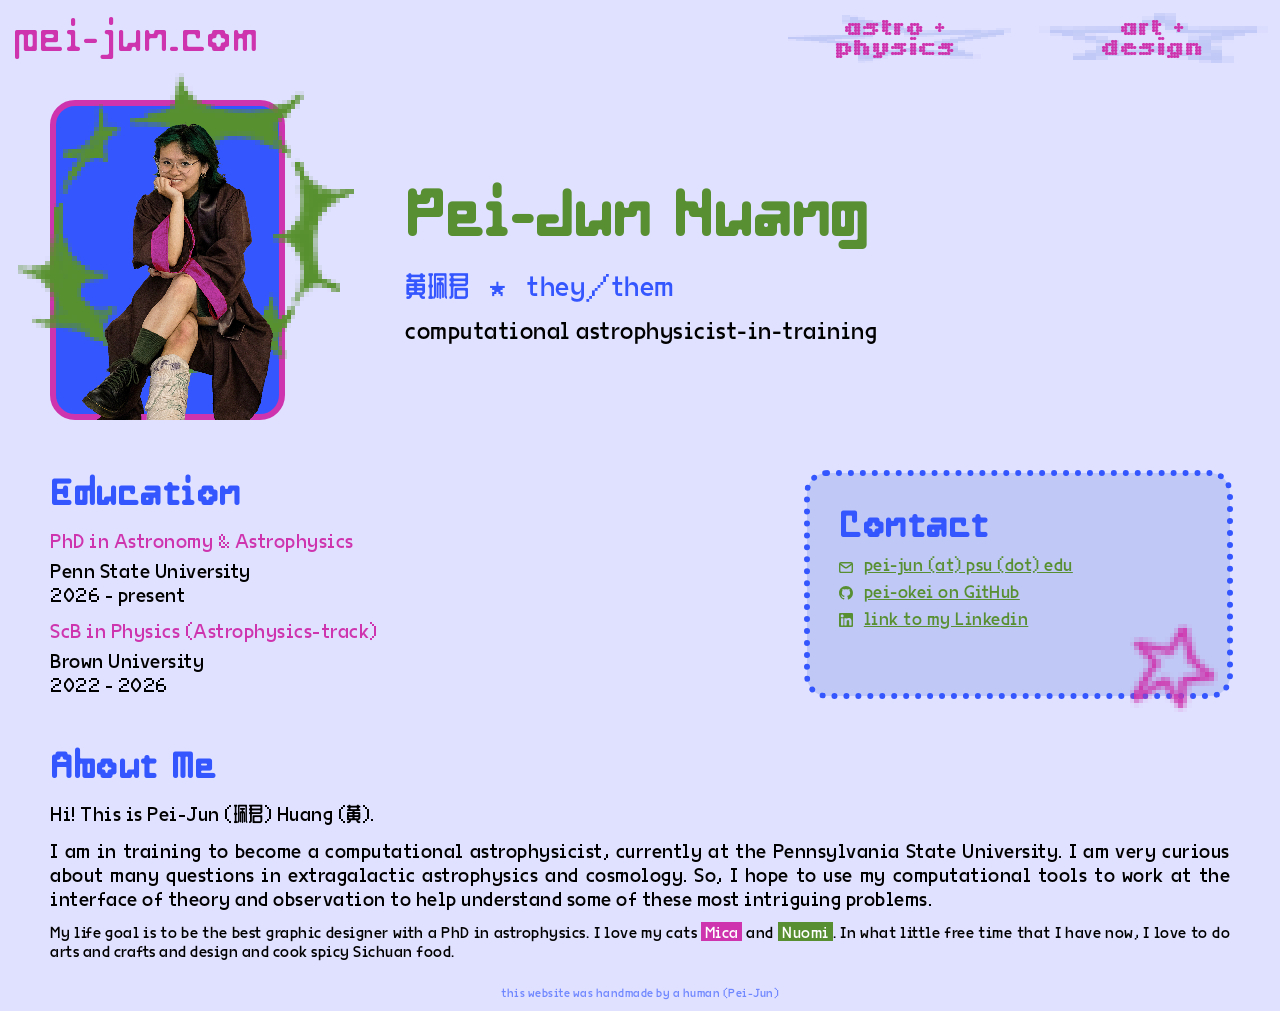
==== commit 1b1fc151: "little secret popup on hvoer" ====
--- a/index.html
+++ b/index.html
@@ -119,25 +119,35 @@
 
     <div class="info-box-wrapper" style="text-align: justify;">
         <h2 class="blue-text" style="margin-bottom:12px;">About Me</h2>
-        <p style="margin-bottom:6px;">
+        <p style="margin-bottom:12px;">
             Hi! This is Pei-Jun (<span class="zhongwen">珮君</span>) Huang (<span class="zhongwen">黄</span>).
         </p>
-        <p style="margin-bottom:6px;">
+        <p style="margin-bottom:12px;">
             I am in training to become a computational astrophysicist, currently at the 
             Pennsylvania State University. 
             I am very curious about many questions in extragalactic astrophysics and cosmology.
             So, I hope to use my computational tools to work at the interface of theory and observation
             to help understand some of these most intriguing problems. 
         </p>
-        <p style="margin-bottom:6px;">
+        <div style="margin-bottom:12px;">
             My life goal is to be the best graphic designer with a PhD in astrophysics. 
-            I love my cats dearly, both past (Mica) and present (Nuomi). 
+            I love my cats 
+            <div class="text-with-bg secret-text-container" id="Mica-container">
+                &nbsp;Mica&nbsp;
+                <div class="secret-content" id="Mica" style="left:100%; top:0;" >
+                    <img src="./ass/me_with_cats.png" style="width:40px;">
+                </div>
+            </div>
+            and <span class="secret-hover text-with-bg" style="background-color:var(--green)">&nbsp;Nuomi&nbsp;</span>. 
             In what little free time that I have now, I love to do arts and crafts and design and cook spicy Sichuan food. 
-        </p>
+        </div>
+        
     </div>
     
     <div class="dj-tag">
         this website was handmade by a human (Pei-Jun)
     </div>
+
+    <script src="./homepage.js"></script>
 </body>
 </html>
--- a/styles.css
+++ b/styles.css
@@ -200,6 +200,14 @@
     color: #6f87ff;
     top: calc(100vh - 24px);
     margin: 12px;
+}
+.secret-text-container {
+    display: inline-block;
+    position: relative;
+}
+.secret-content {
+    display: none;
+    position: absolute;
 }
 
 
@@ -350,6 +358,10 @@
 ul {
     padding-inline-start: 20px;
 }
+.text-with-bg {
+    background-color:var(--pink);
+    color:white;
+}
 
 
 
@@ -435,11 +447,12 @@
     margin:var(--research-margin);
 }
 .project-content {
-    margin-top: 14px; 
+    margin-top: 24px; 
     gap: 20px;
 }
 .project-title{
-    font-size: 24px;
+    color: var(--green);
+    font-size: 36px;
 }
 .project-text{
     align-self:flex-start;
@@ -449,10 +462,24 @@
     margin-bottom: 8px;
 }
 .project-image{
-    min-width:400px;
+    min-width:320px;
 }
 .project-image img{
     width:100%;
+}
+
+
+
+/* Art + design page */ 
+.art-projects {
+    margin:var(--landing-padding);
+    margin-top:calc(var(--landing-padding)/4);
+    position: relative;
+    height: 100vw;
+    width: calc(100vw - 2 * var(--landing-padding));
+}
+.art-proj-box {
+    position:absolute;
 }
 
 
@@ -507,4 +534,13 @@
     #pink-star{
         width:67px;
     }
+    .project-image{
+        min-width:220px;
+    }
+    .project-title {
+        font-size: 24px;
+    }
+    .project-content {
+        margin-top: 18px; 
+    }
 }
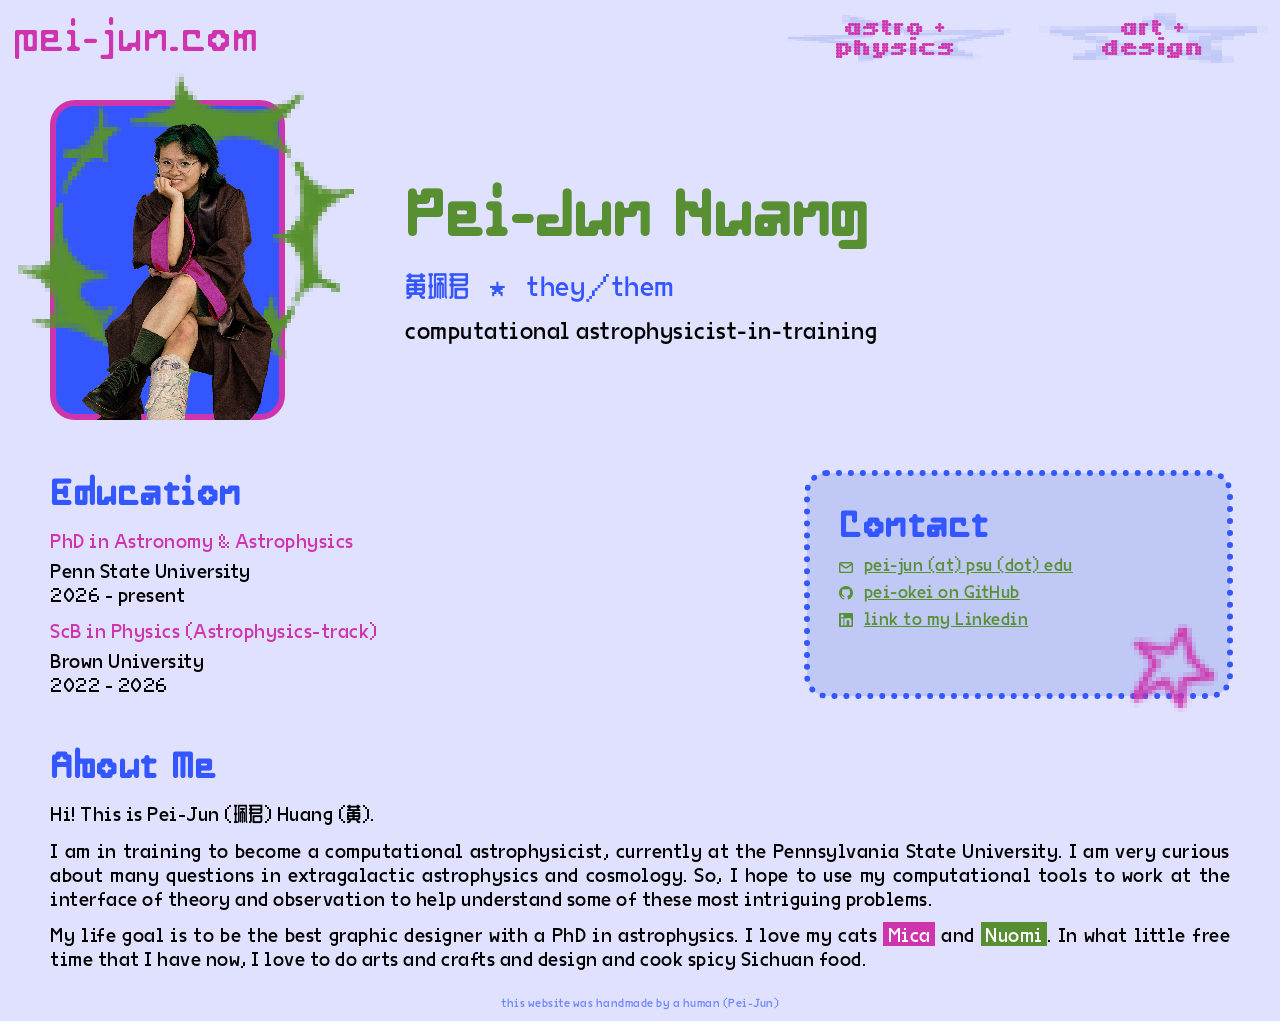
==== commit c4df9565: "working secret popup window" ====
--- a/index.html
+++ b/index.html
@@ -119,26 +119,32 @@
 
     <div class="info-box-wrapper" style="text-align: justify;">
         <h2 class="blue-text" style="margin-bottom:12px;">About Me</h2>
-        <p style="margin-bottom:12px;">
+        <div class="paragraph">
             Hi! This is Pei-Jun (<span class="zhongwen">珮君</span>) Huang (<span class="zhongwen">黄</span>).
-        </p>
-        <p style="margin-bottom:12px;">
+        </div>
+        <div class="paragraph">
             I am in training to become a computational astrophysicist, currently at the 
             Pennsylvania State University. 
             I am very curious about many questions in extragalactic astrophysics and cosmology.
             So, I hope to use my computational tools to work at the interface of theory and observation
             to help understand some of these most intriguing problems. 
-        </p>
-        <div style="margin-bottom:12px;">
+        </div>
+        <div class="paragraph">
             My life goal is to be the best graphic designer with a PhD in astrophysics. 
             I love my cats 
             <div class="text-with-bg secret-text-container" id="Mica-container">
                 &nbsp;Mica&nbsp;
-                <div class="secret-content" id="Mica" style="left:100%; top:0;" >
-                    <img src="./ass/me_with_cats.png" style="width:40px;">
+                <div class="secret-content" id="Mica" style="right:30%; bottom:120%;" >
+                    <img class="framed" src="./ass/me_and_mica.jpg" style="width:200px;">
                 </div>
             </div>
-            and <span class="secret-hover text-with-bg" style="background-color:var(--green)">&nbsp;Nuomi&nbsp;</span>. 
+            and 
+            <div class="text-with-bg secret-text-container" id="Nuomi-container" style="background-color:var(--green);">
+                &nbsp;Nuomi&nbsp;
+                <div class="secret-content" id="Nuomi" style="left:-25%; bottom:120%;" >
+                    <img class="framed" src="./ass/me_and_nuomi.jpg" style="border-color:var(--green); width:200px;">
+                </div>
+            </div>. 
             In what little free time that I have now, I love to do arts and crafts and design and cook spicy Sichuan food. 
         </div>
         
--- a/styles.css
+++ b/styles.css
@@ -209,7 +209,15 @@
     display: none;
     position: absolute;
 }
-
+.paragraph {
+    font-size: 20px;
+    margin-bottom:12px;
+}
+.framed {
+    background-color: var(--blue); 
+    border-radius: 25px; 
+    border: 6px solid var(--pink);
+}
 
 
 /* Nav bar*/
